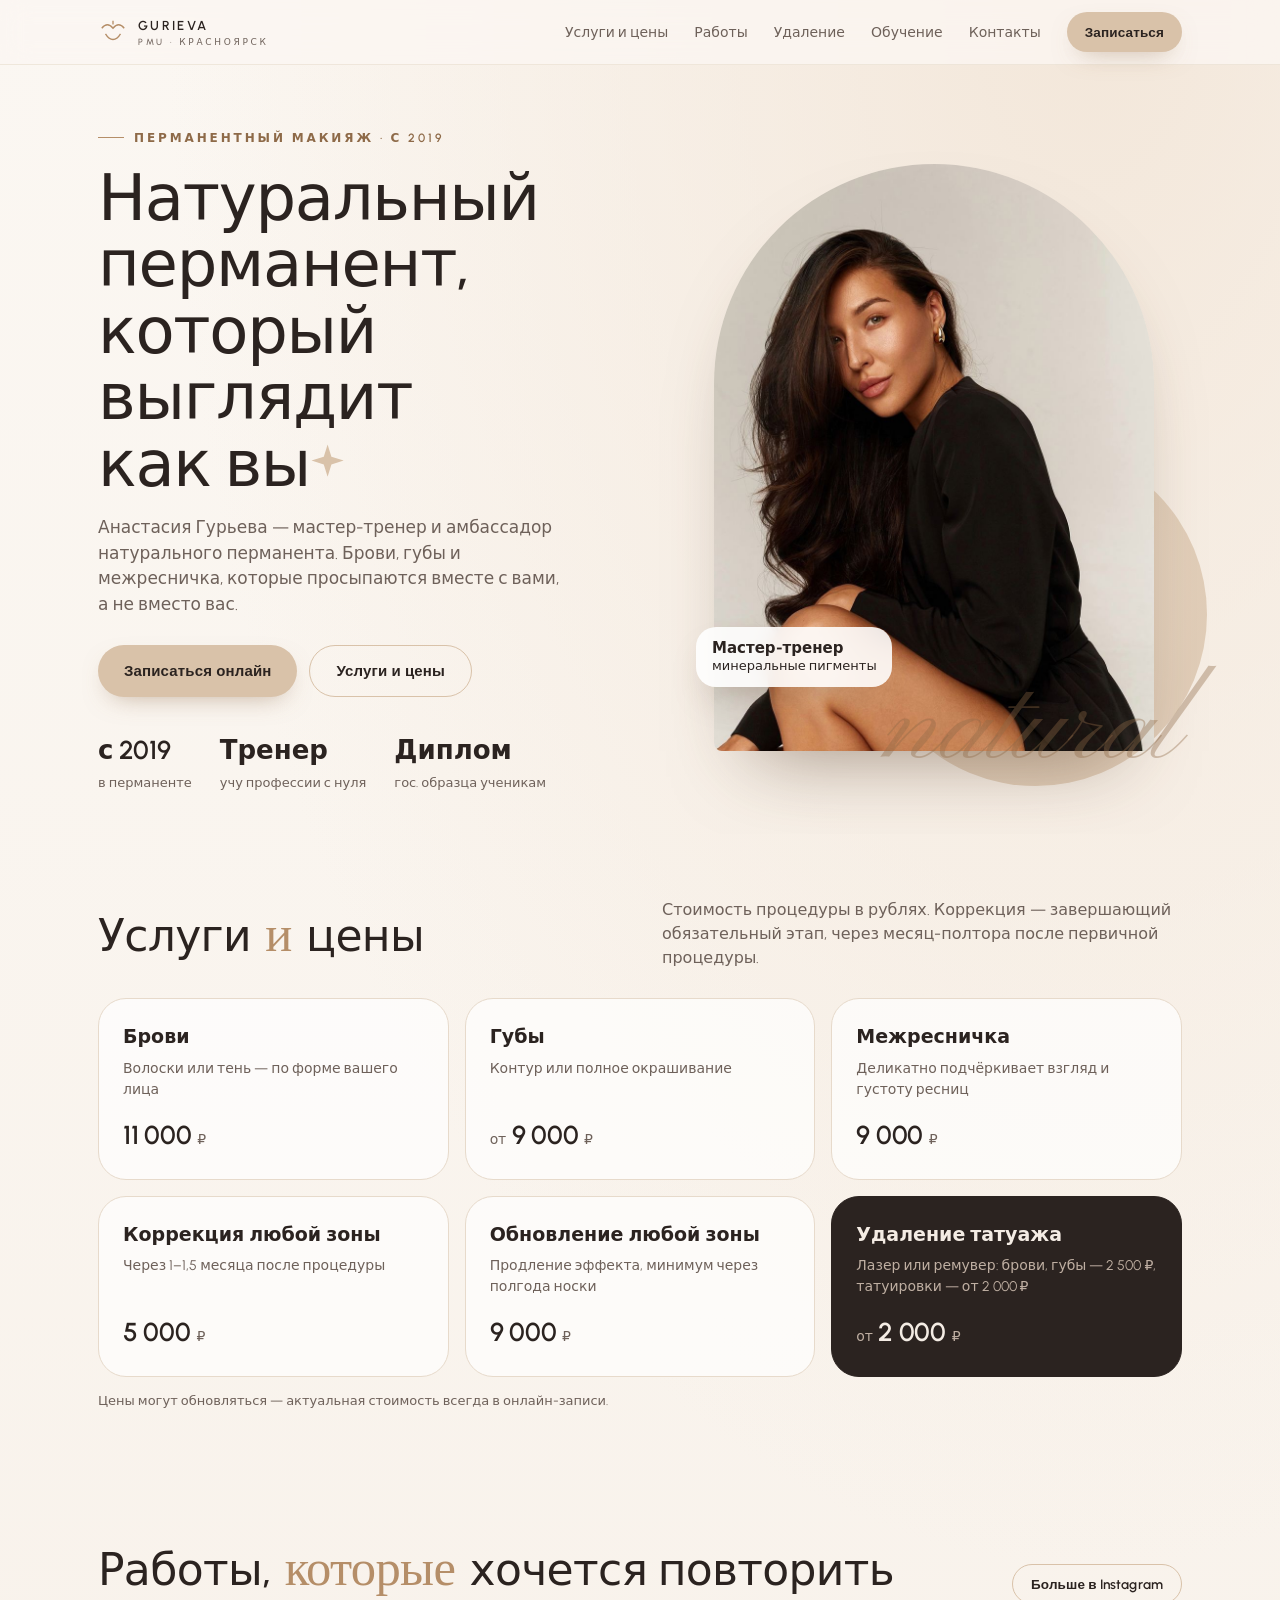
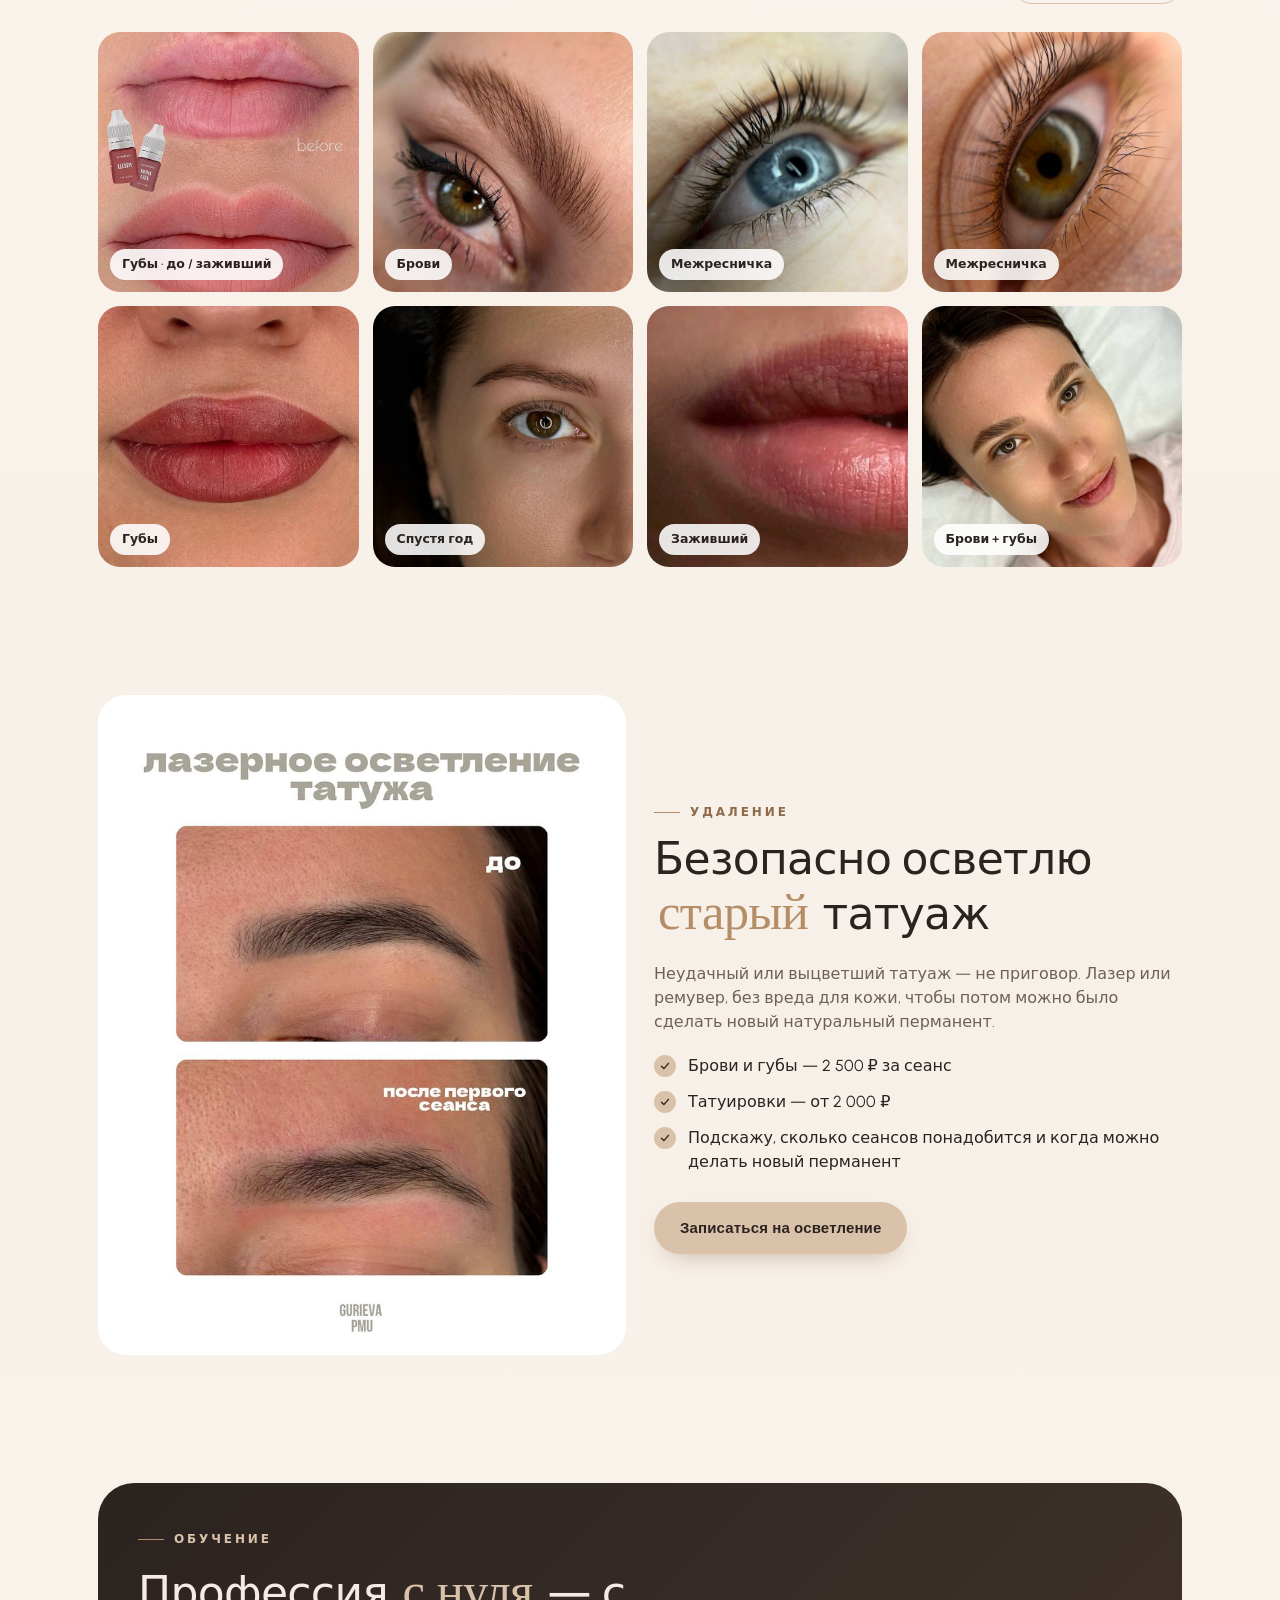
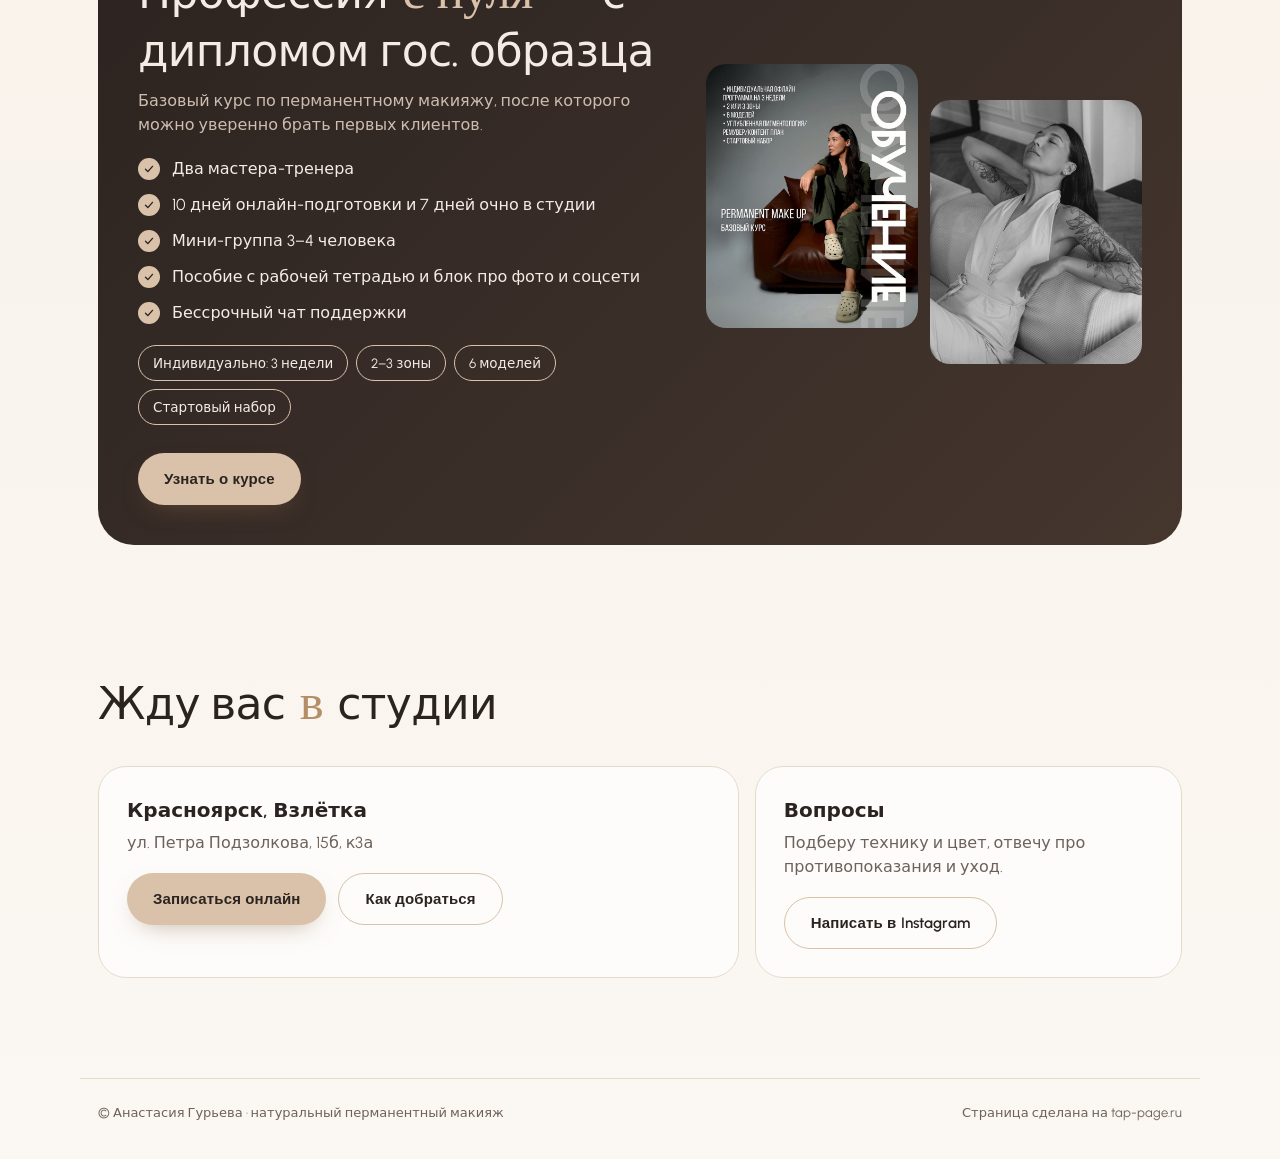
==== anastasia-gurieva/index.html @ 8ea4ee40 "tap-page: главная и страница Анастасии Гурьевой" ====
<!doctype html>
<html lang="ru">
<head>
<meta charset="utf-8">
<meta name="viewport" content="width=device-width, initial-scale=1, viewport-fit=cover">
<title>Анастасия Гурьева — натуральный перманент, Красноярск</title>
<meta name="description" content="Перманентный макияж бровей, губ и межреснички, лазерное осветление татуажа и обучение с нуля. Мастер-тренер Анастасия Гурьева, Красноярск.">
<meta property="og:title" content="Анастасия Гурьева — натуральный перманент">
<meta property="og:description" content="Брови, губы, межресничка, удаление татуажа и обучение. Красноярск.">
<link rel="preconnect" href="https://fonts.googleapis.com">
<link rel="preconnect" href="https://fonts.gstatic.com" crossorigin>
<link href="https://fonts.googleapis.com/css2?family=Urbanist:wght@300;400;500;600;700&family=Pinyon+Script&display=swap" rel="stylesheet">
<style>
:root{
  --cream:#FBF7F2; --sand:#F1E6DA; --beige:#D9C2A9; --gold:#B58E68; --gold-d:#8E6A48;
  --ink:#2B2320; --ink2:#6E615A; --line:#E7DACB; --white:#fff;
  --r:28px;
}
*{box-sizing:border-box;margin:0}
html{scroll-behavior:smooth}
body{font-family:Urbanist,system-ui,-apple-system,"Segoe UI",sans-serif;color:var(--ink);
  background:radial-gradient(120% 60% at 85% 0%,#F3E7DA 0%,rgba(243,231,218,0) 60%),linear-gradient(180deg,var(--cream),#F7F0E8 60%,var(--cream));
  -webkit-font-smoothing:antialiased;line-height:1.5}
img{display:block;max-width:100%}
a{color:inherit;text-decoration:none}
.wrap{max-width:1120px;margin:0 auto;padding:0 max(18px,env(safe-area-inset-left)) 0 max(18px,env(safe-area-inset-right))}

/* nav */
.nav{position:sticky;top:0;z-index:20;backdrop-filter:blur(14px);-webkit-backdrop-filter:blur(14px);
  background:rgba(251,247,242,.78);border-bottom:1px solid rgba(231,218,203,.6)}
.nav .wrap{display:flex;align-items:center;gap:18px;height:64px}
.logo{display:flex;align-items:center;gap:10px;font-weight:600;letter-spacing:.18em;font-size:13px}
.logo svg{width:30px;height:30px;color:var(--gold)}
.logo small{display:block;font-size:9px;letter-spacing:.3em;color:var(--ink2);font-weight:500}
.nav nav{display:flex;gap:26px;margin-left:auto;font-size:14px;color:var(--ink2)}
.nav nav a:hover{color:var(--ink)}
.btn{display:inline-flex;align-items:center;justify-content:center;gap:10px;height:52px;padding:0 26px;border-radius:999px;
  font:600 15px Urbanist,sans-serif;letter-spacing:.01em;transition:transform .2s,background .2s,box-shadow .2s;white-space:nowrap}
.btn.fill{background:var(--beige);color:var(--ink);box-shadow:0 10px 26px -12px rgba(142,106,72,.55)}
.btn.fill:hover{background:#D0B597;transform:translateY(-1px)}
.btn.line{border:1px solid var(--beige);color:var(--ink)}
.btn.line:hover{background:rgba(217,194,169,.18)}
.btn.sm{height:40px;padding:0 18px;font-size:13.5px}
.nav .btn{margin-left:8px}

/* hero */
.hero{position:relative;padding:56px 0 40px;overflow:hidden}
.hero .wrap{display:grid;grid-template-columns:1.05fr .95fr;align-items:center;gap:40px}
.eyebrow{display:inline-flex;align-items:center;gap:10px;font-size:12px;letter-spacing:.24em;text-transform:uppercase;color:var(--gold-d);font-weight:600}
.eyebrow:before{content:"";width:26px;height:1px;background:var(--gold)}
h1{font-weight:500;font-size:clamp(38px,6vw,64px);line-height:1.04;letter-spacing:-.02em;margin:18px 0 18px;text-wrap:balance}
h1 .spark{display:inline-block;width:.55em;vertical-align:.12em;color:var(--beige)}
.lead{font-size:17px;color:var(--ink2);max-width:470px}
.cta{display:flex;flex-wrap:wrap;gap:12px;margin-top:28px}
.facts{display:flex;gap:28px;margin-top:34px;flex-wrap:wrap}
.facts b{display:block;font-size:26px;font-weight:600}
.facts span{font-size:13px;color:var(--ink2)}
.arch{position:relative;justify-self:center;width:min(440px,100%)}
.arch .halo{position:absolute;inset:auto -12% -6% auto;width:78%;aspect-ratio:1;border-radius:50%;
  background:radial-gradient(circle at 40% 40%,#E9D6C1,#D9C2A9 70%);opacity:.75;z-index:0}
.arch .ph{position:relative;z-index:1;border-radius:999px 999px 36px 36px;overflow:hidden;aspect-ratio:3/4;
  box-shadow:0 40px 80px -40px rgba(80,55,35,.55)}
.arch .ph img{width:100%;height:100%;object-fit:cover;object-position:50% 20%}
.arch .badge{position:absolute;z-index:2;left:-18px;bottom:64px;background:rgba(255,255,255,.88);backdrop-filter:blur(8px);
  border-radius:20px;padding:12px 16px;box-shadow:0 18px 40px -18px rgba(80,55,35,.4);font-size:13px;line-height:1.3}
.arch .badge b{display:block;font-size:15px}
.script{position:absolute;z-index:2;right:-6%;bottom:-38px;font:400 clamp(64px,10vw,118px) "Pinyon Script",cursive;
  color:rgba(142,106,72,.38);pointer-events:none;line-height:1}

/* sections */
section{padding:64px 0}
.sh{display:flex;align-items:flex-end;justify-content:space-between;gap:20px;margin-bottom:28px;flex-wrap:wrap}
h2{font-weight:500;font-size:clamp(30px,4.4vw,44px);line-height:1.08;letter-spacing:-.015em;text-wrap:balance}
h2 em{font:400 1.15em "Pinyon Script",cursive;color:var(--gold);padding:0 .08em}
.sub{color:var(--ink2);max-width:520px}

/* price */
.price{display:grid;grid-template-columns:repeat(3,1fr);gap:16px}
.card{background:rgba(255,255,255,.7);border:1px solid var(--line);border-radius:var(--r);padding:24px}
.svc h3{font-weight:600;font-size:19px}
.svc p{font-size:14px;color:var(--ink2);margin-top:6px;min-height:42px}
.svc .cost{margin-top:16px;font-size:26px;font-weight:600;letter-spacing:-.01em}
.svc .cost small{font-size:14px;font-weight:500;color:var(--ink2)}
.svc.dark{background:var(--ink);color:#F4ECE4;border-color:var(--ink)}
.svc.dark p,.svc.dark .cost small{color:#BFAFA2}
.note{margin-top:14px;font-size:13px;color:var(--ink2)}

/* works */
.works{display:grid;grid-template-columns:repeat(4,1fr);gap:14px}
.w{position:relative;border-radius:22px;overflow:hidden;aspect-ratio:1;background:var(--sand)}
.w img{width:100%;height:100%;object-fit:cover;transition:transform .6s}
.w:hover img{transform:scale(1.04)}
.w span{position:absolute;left:12px;bottom:12px;background:rgba(255,255,255,.88);backdrop-filter:blur(6px);border-radius:999px;
  padding:6px 12px;font-size:12.5px;font-weight:600}

/* split blocks */
.split{display:grid;grid-template-columns:1fr 1fr;gap:28px;align-items:center}
.split .pic{border-radius:var(--r);overflow:hidden;aspect-ratio:4/5}
.split .pic img{width:100%;height:100%;object-fit:cover}
.list{list-style:none;padding:0;margin-top:20px;display:grid;gap:12px}
.list li{display:flex;gap:12px;align-items:flex-start}
.list li:before{content:"";flex:none;width:22px;height:22px;margin-top:1px;border-radius:50%;
  background:var(--beige) url("data:image/svg+xml,%3Csvg xmlns='http://www.w3.org/2000/svg' viewBox='0 0 24 24'%3E%3Cpath d='M6 12.5l4 4 8-9' fill='none' stroke='%232B2320' stroke-width='2.4' stroke-linecap='round' stroke-linejoin='round'/%3E%3C/svg%3E") center/14px no-repeat}
.tags{display:flex;flex-wrap:wrap;gap:8px;margin-top:20px}
.tags span{border:1px solid var(--beige);border-radius:999px;padding:7px 14px;font-size:13.5px}

.course{background:linear-gradient(135deg,#2B2320,#45362E);color:#F4ECE4;border-radius:36px;padding:40px;display:grid;
  grid-template-columns:1.1fr .9fr;gap:36px;align-items:center;overflow:hidden;position:relative}
.course .sub{color:#CDBDB0}
.course h2 em{color:var(--beige)}
.course .list li:before{background-color:var(--beige)}
.course .pics{display:grid;grid-template-columns:1fr 1fr;gap:12px}
.course .pics img{border-radius:20px;aspect-ratio:4/5;object-fit:cover;width:100%}
.course .pics img:last-child{margin-top:36px}
.course .btn.fill{background:var(--beige)}
.course .btn.line{border-color:rgba(217,194,169,.5);color:#F4ECE4}

/* contacts */
.contact{display:grid;grid-template-columns:1.2fr .8fr;gap:16px}
.contact .card{padding:28px}
.contact h3{font-weight:600;font-size:20px;margin-bottom:6px}
.contact .row{display:flex;gap:12px;flex-wrap:wrap;margin-top:18px}
footer{padding:36px 0 calc(36px + env(safe-area-inset-bottom));color:var(--ink2);font-size:13px}
footer .wrap{display:flex;justify-content:space-between;gap:12px;flex-wrap:wrap;border-top:1px solid var(--line);padding-top:24px}

/* mobile sticky cta */
.dock{display:none}

/* reveal */
.rv{opacity:0;transform:translateY(18px);transition:opacity .8s ease,transform .8s ease}
.rv.in{opacity:1;transform:none}
@media (prefers-reduced-motion:reduce){.rv{opacity:1;transform:none;transition:none}}

@media (max-width:900px){
  .nav nav{display:none}
  .hero{padding:24px 0 30px}
  .hero .wrap{grid-template-columns:1fr;gap:26px}
  .arch{order:-1;width:min(330px,82%)}
  .arch .badge{left:-8px;bottom:40px}
  .script{bottom:-26px}
  .facts{gap:22px}
  .price{grid-template-columns:1fr 1fr}
  .works{grid-template-columns:1fr 1fr}
  .split,.course,.contact{grid-template-columns:1fr}
  .split .pic{aspect-ratio:auto}
  .cta .btn{flex:1 1 auto}
  .facts{display:grid;grid-template-columns:repeat(3,1fr);gap:10px}
  .facts b{font-size:19px}
  .facts span{font-size:12px;line-height:1.3;display:block}
  .course{padding:28px 22px;border-radius:28px}
  section{padding:46px 0}
  .dock{display:flex;position:fixed;left:12px;right:12px;bottom:calc(12px + env(safe-area-inset-bottom));z-index:30;gap:8px;
    background:rgba(43,35,32,.9);backdrop-filter:blur(12px);-webkit-backdrop-filter:blur(12px);border-radius:999px;padding:6px}
  .dock a{flex:1;height:48px;border-radius:999px;display:flex;align-items:center;justify-content:center;font-weight:600;font-size:14.5px;color:#F4ECE4}
  .dock a.main{background:var(--beige);color:var(--ink)}
  footer{padding-bottom:96px}
}
@media (max-width:520px){
  .price{grid-template-columns:1fr}
  .svc p{min-height:0}
  .card{padding:18px 20px}
  .svc .cost{font-size:22px;margin-top:10px}
  h1{font-size:36px}
  .nav .btn{display:none}
}
</style>
</head>
<body>

<header class="nav">
  <div class="wrap">
    <a href="#top" class="logo" aria-label="Gurieva PMU">
      <svg viewBox="0 0 32 32" fill="none" stroke="currentColor" stroke-width="1.4"><path d="M4 12c4-5 8-5 12 0 4-5 8-5 12 0"/><path d="M8 18c2.4 4 5 6 8 6s5.6-2 8-6"/><path d="M16 4v4"/></svg>
      <span>GURIEVA<small>PMU · КРАСНОЯРСК</small></span>
    </a>
    <nav>
      <a href="#price">Услуги и цены</a><a href="#works">Работы</a><a href="#removal">Удаление</a><a href="#course">Обучение</a><a href="#contact">Контакты</a>
    </nav>
    <a class="btn fill sm" href="https://n919734.yclients.com" target="_blank" rel="noopener">Записаться</a>
  </div>
</header>

<main id="top">
<section class="hero">
  <div class="wrap">
    <div class="rv">
      <span class="eyebrow">Перманентный макияж · с 2019</span>
      <h1>Натуральный перманент, который выглядит как&nbsp;вы<svg class="spark" viewBox="0 0 24 24"><path d="M12 1l2.6 8.4L23 12l-8.4 2.6L12 23l-2.6-8.4L1 12l8.4-2.6z" fill="currentColor"/></svg></h1>
      <p class="lead">Анастасия Гурьева — мастер-тренер и амбассадор натурального перманента. Брови, губы и межресничка, которые просыпаются вместе с вами, а не вместо вас.</p>
      <div class="cta">
        <a class="btn fill" href="https://n919734.yclients.com" target="_blank" rel="noopener">Записаться онлайн</a>
        <a class="btn line" href="#price">Услуги и цены</a>
      </div>
      <div class="facts">
        <div><b>с 2019</b><span>в перманенте</span></div>
        <div><b>Тренер</b><span>учу профессии с нуля</span></div>
        <div><b>Диплом</b><span>гос. образца ученикам</span></div>
      </div>
    </div>
    <div class="arch rv">
      <div class="halo"></div>
      <div class="ph"><img src="[data-uri]" alt="Анастасия Гурьева, мастер перманентного макияжа"></div>
      <div class="badge"><b>Мастер-тренер</b>минеральные пигменты</div>
      <div class="script">natural</div>
    </div>
  </div>
</section>

<section id="price">
  <div class="wrap">
    <div class="sh rv">
      <h2>Услуги <em>и</em> цены</h2>
      <p class="sub">Стоимость процедуры в рублях. Коррекция — завершающий обязательный этап, через месяц-полтора после первичной процедуры.</p>
    </div>
    <div class="price">
      <article class="card svc rv"><h3>Брови</h3><p>Волоски или тень — по форме вашего лица</p><div class="cost">11 000 <small>₽</small></div></article>
      <article class="card svc rv"><h3>Губы</h3><p>Контур или полное окрашивание</p><div class="cost"><small>от</small> 9 000 <small>₽</small></div></article>
      <article class="card svc rv"><h3>Межресничка</h3><p>Деликатно подчёркивает взгляд и густоту ресниц</p><div class="cost">9 000 <small>₽</small></div></article>
      <article class="card svc rv"><h3>Коррекция любой зоны</h3><p>Через 1–1,5 месяца после процедуры</p><div class="cost">5 000 <small>₽</small></div></article>
      <article class="card svc rv"><h3>Обновление любой зоны</h3><p>Продление эффекта, минимум через полгода носки</p><div class="cost">9 000 <small>₽</small></div></article>
      <article class="card svc dark rv"><h3>Удаление татуажа</h3><p>Лазер или ремувер: брови, губы — 2 500 ₽, татуировки — от 2 000 ₽</p><div class="cost"><small>от</small> 2 000 <small>₽</small></div></article>
    </div>
    <p class="note rv">Цены могут обновляться — актуальная стоимость всегда в онлайн-записи.</p>
  </div>
</section>

<section id="works">
  <div class="wrap">
    <div class="sh rv">
      <h2>Работы, <em>которые</em> хочется повторить</h2>
      <a class="btn line sm" href="https://www.instagram.com/anastasia.gurieva/" target="_blank" rel="noopener">Больше в Instagram</a>
    </div>
    <div class="works">
      <div class="w rv"><img loading="lazy" src="[data-uri]" alt="Губы до и после заживления"><span>Губы · до / заживший</span></div>
      <div class="w rv"><img loading="lazy" src="[data-uri]" alt="Перманент бровей, волосковая техника"><span>Брови</span></div>
      <div class="w rv"><img loading="lazy" src="[data-uri]" alt="Межресничка"><span>Межресничка</span></div>
      <div class="w rv"><img loading="lazy" src="[data-uri]" alt="Межресничка крупным планом"><span>Межресничка</span></div>
      <div class="w rv"><img loading="lazy" src="[data-uri]" alt="Перманентный макияж губ"><span>Губы</span></div>
      <div class="w rv"><img loading="lazy" src="[data-uri]" alt="Брови и межресничка спустя год"><span>Спустя год</span></div>
      <div class="w rv"><img loading="lazy" src="[data-uri]" alt="Заживший перманент губ"><span>Заживший</span></div>
      <div class="w rv"><img loading="lazy" src="[data-uri]" alt="Брови и губы"><span>Брови + губы</span></div>
    </div>
  </div>
</section>

<section id="removal">
  <div class="wrap split">
    <div class="pic rv"><img loading="lazy" src="[data-uri]" alt="Лазерное осветление татуажа бровей: до и после первого сеанса"></div>
    <div class="rv">
      <span class="eyebrow">Удаление</span>
      <h2 style="margin-top:14px">Безопасно осветлю <em>старый</em> татуаж</h2>
      <p class="sub" style="margin-top:14px">Неудачный или выцветший татуаж — не приговор. Лазер или ремувер, без вреда для кожи, чтобы потом можно было сделать новый натуральный перманент.</p>
      <ul class="list">
        <li>Брови и губы — 2 500 ₽ за сеанс</li>
        <li>Татуировки — от 2 000 ₽</li>
        <li>Подскажу, сколько сеансов понадобится и когда можно делать новый перманент</li>
      </ul>
      <div class="cta"><a class="btn fill" href="https://n919734.yclients.com" target="_blank" rel="noopener">Записаться на осветление</a></div>
    </div>
  </div>
</section>

<section id="course">
  <div class="wrap">
    <div class="course rv">
      <div>
        <span class="eyebrow" style="color:var(--beige)">Обучение</span>
        <h2 style="margin-top:14px">Профессия <em>с нуля</em> — с дипломом гос. образца</h2>
        <p class="sub" style="margin-top:14px">Базовый курс по перманентному макияжу, после которого можно уверенно брать первых клиентов.</p>
        <ul class="list">
          <li>Два мастера-тренера</li>
          <li>10 дней онлайн-подготовки и 7 дней очно в студии</li>
          <li>Мини-группа 3–4 человека</li>
          <li>Пособие с рабочей тетрадью и блок про фото и соцсети</li>
          <li>Бессрочный чат поддержки</li>
        </ul>
        <div class="tags"><span>Индивидуально: 3 недели</span><span>2–3 зоны</span><span>6 моделей</span><span>Стартовый набор</span></div>
        <div class="cta">
          <a class="btn fill" href="https://ig.me/m/anastasia.gurieva" target="_blank" rel="noopener">Узнать о курсе</a>
        </div>
      </div>
      <div class="pics">
        <img loading="lazy" src="[data-uri]" alt="Обучение перманентному макияжу">
        <img loading="lazy" src="[data-uri]" alt="Анастасия Гурьева">
      </div>
    </div>
  </div>
</section>

<section id="contact">
  <div class="wrap">
    <div class="sh rv"><h2>Жду вас <em>в</em> студии</h2></div>
    <div class="contact">
      <div class="card rv">
        <h3>Красноярск, Взлётка</h3>
        <p class="sub">ул. Петра Подзолкова, 15б, к3а</p>
        <div class="row">
          <a class="btn fill" href="https://n919734.yclients.com" target="_blank" rel="noopener">Записаться онлайн</a>
          <a class="btn line" href="https://yandex.ru/maps/?text=%D0%9A%D1%80%D0%B0%D1%81%D0%BD%D0%BE%D1%8F%D1%80%D1%81%D0%BA%2C%20%D1%83%D0%BB.%20%D0%9F%D0%B5%D1%82%D1%80%D0%B0%20%D0%9F%D0%BE%D0%B4%D0%B7%D0%BE%D0%BB%D0%BA%D0%BE%D0%B2%D0%B0%2C%2015%D0%B1%20%D0%BA3%D0%B0" target="_blank" rel="noopener">Как добраться</a>
        </div>
      </div>
      <div class="card rv">
        <h3>Вопросы</h3>
        <p class="sub">Подберу технику и цвет, отвечу про противопоказания и уход.</p>
        <div class="row"><a class="btn line" href="https://ig.me/m/anastasia.gurieva" target="_blank" rel="noopener">Написать в Instagram</a></div>
      </div>
    </div>
  </div>
</section>
</main>

<footer>
  <div class="wrap">
    <span>© Анастасия Гурьева · натуральный перманентный макияж</span>
    <span>Страница сделана на tap-page.ru</span>
  </div>
</footer>

<div class="dock">
  <a class="main" href="https://n919734.yclients.com" target="_blank" rel="noopener">Записаться</a>
  <a href="#price">Цены</a>
  <a href="https://ig.me/m/anastasia.gurieva" target="_blank" rel="noopener">Написать</a>
</div>

<script>
const io=new IntersectionObserver(es=>es.forEach(e=>{if(e.isIntersecting){e.target.classList.add('in');io.unobserve(e.target)}}),{threshold:.12});
document.querySelectorAll('.rv').forEach((el,i)=>{el.style.transitionDelay=(i%4)*70+'ms';io.observe(el)});
</script>
</body>
</html>
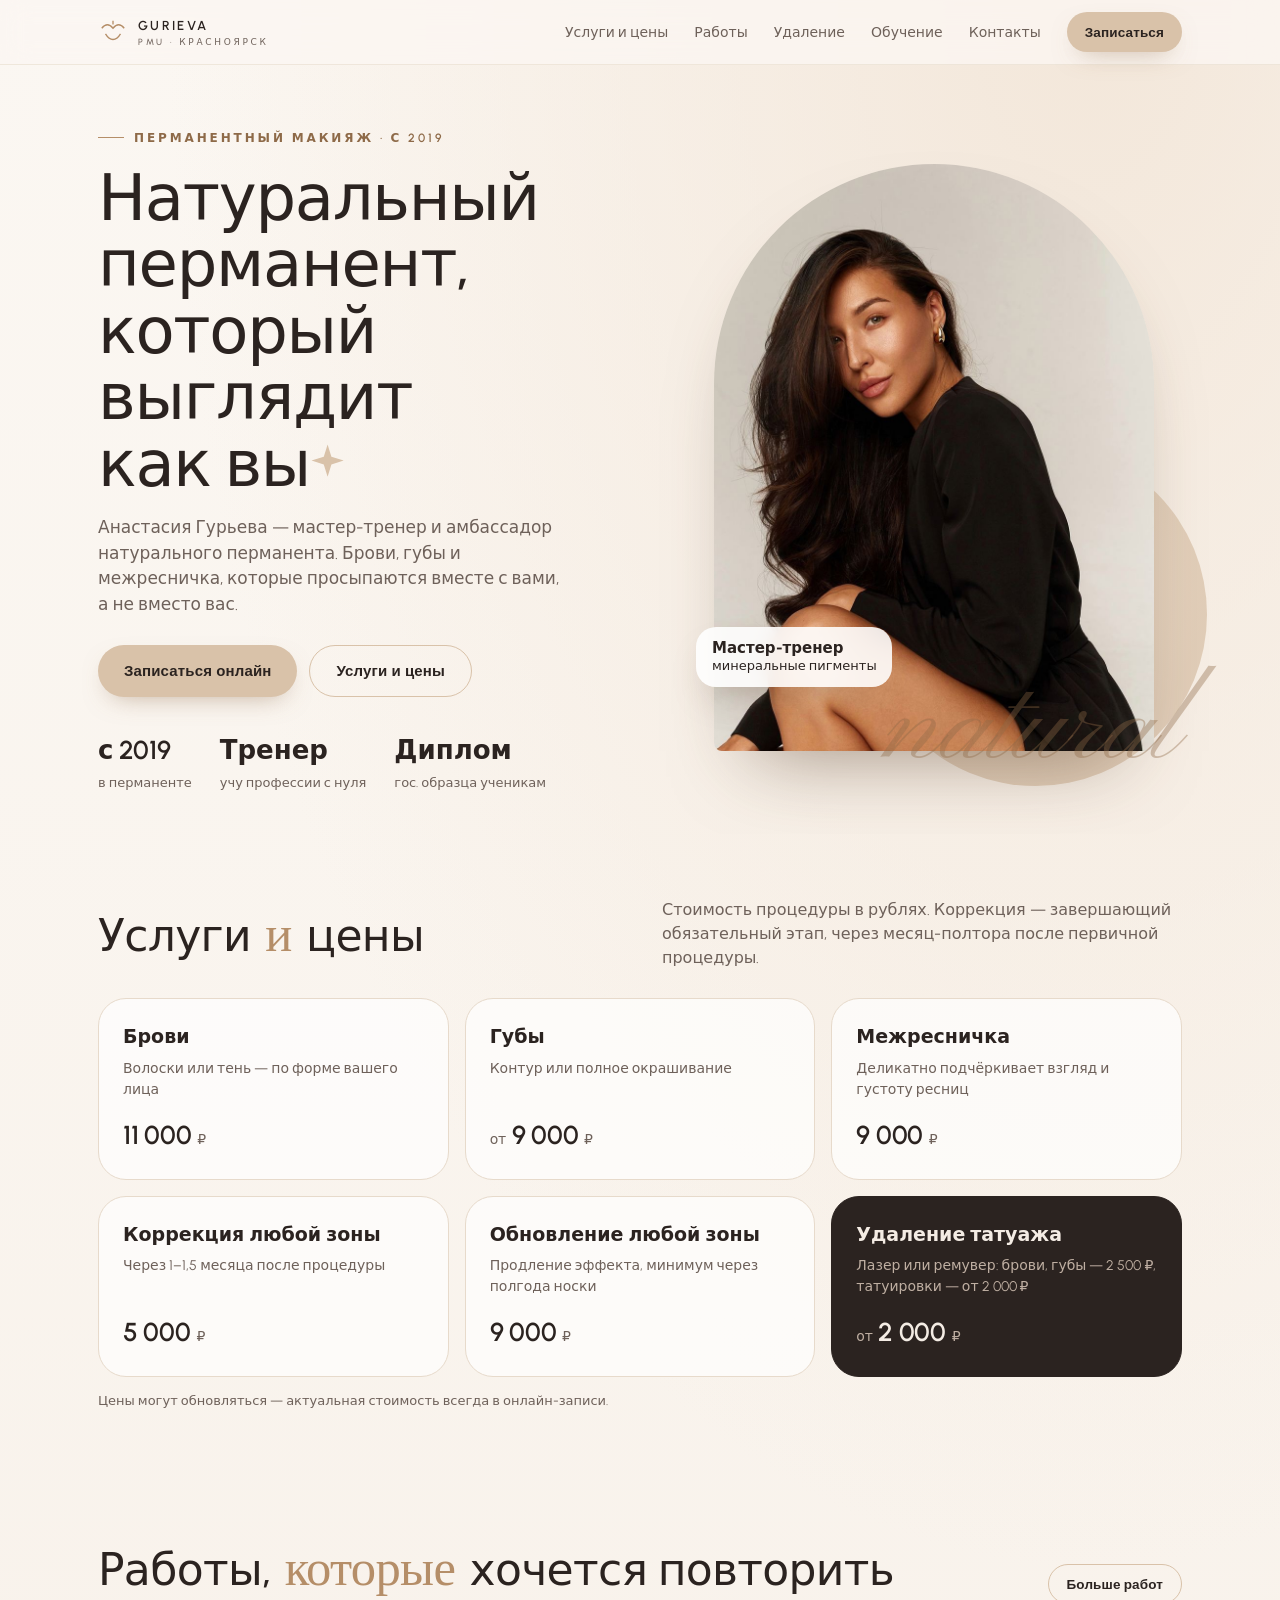
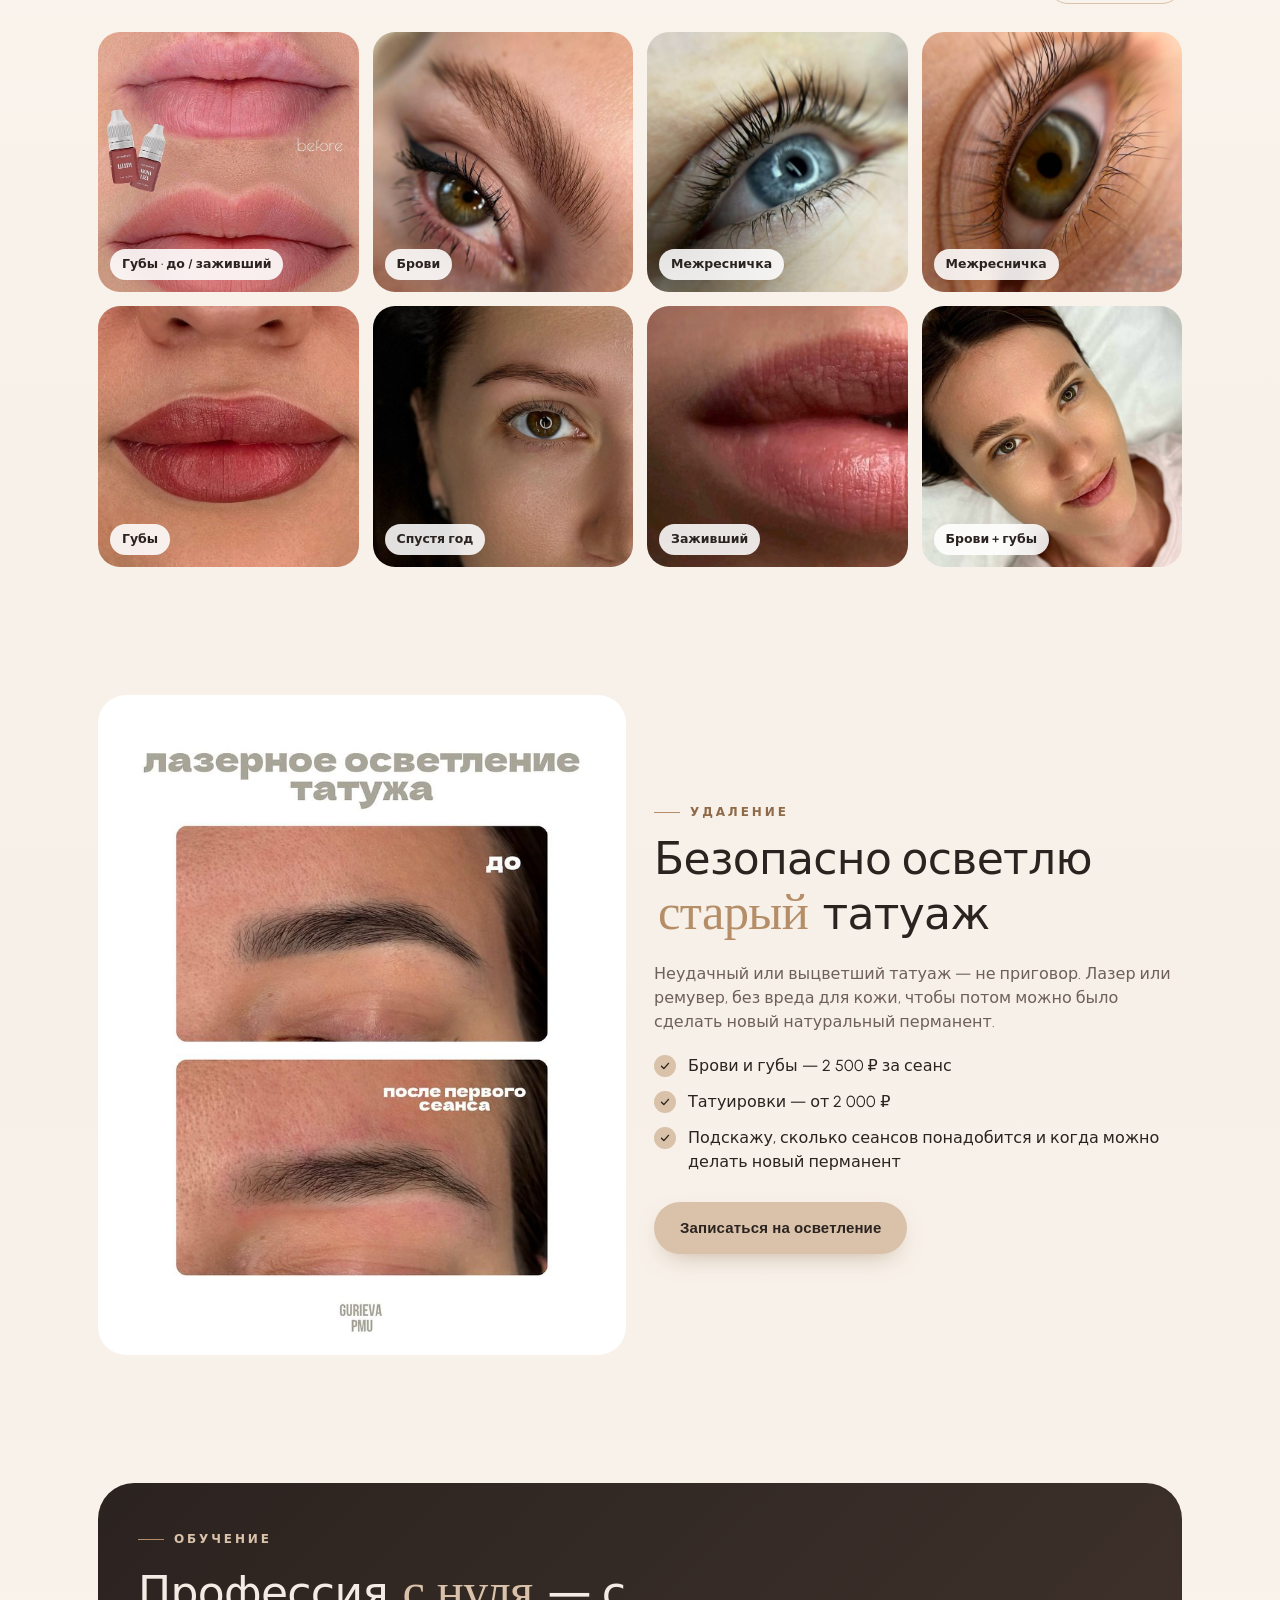
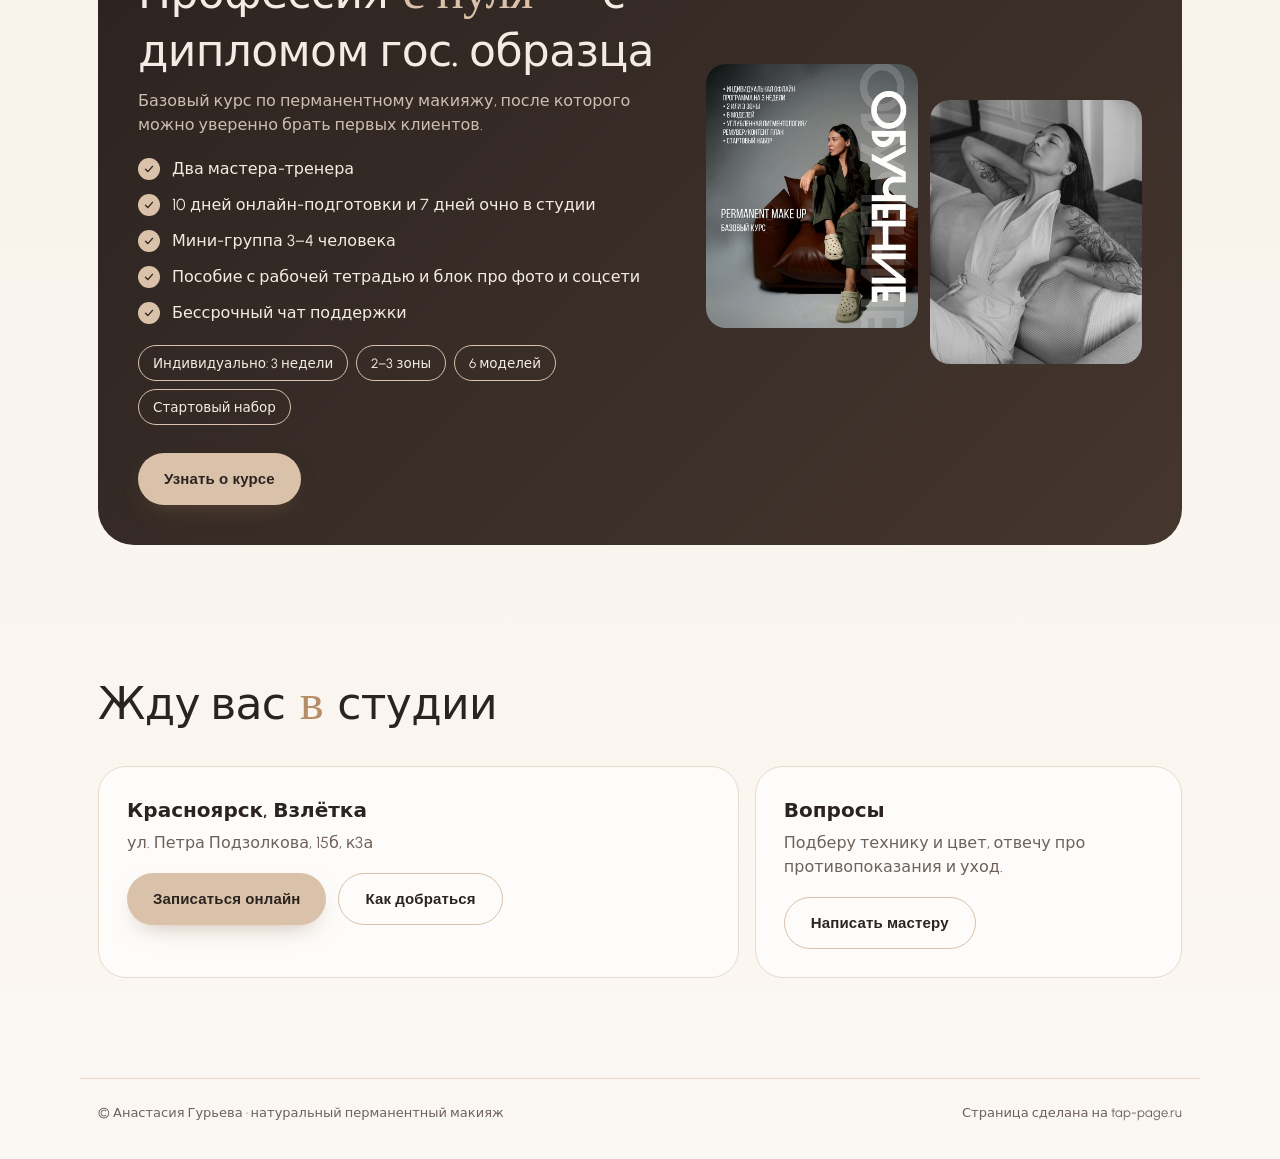
==== commit 306efe62: "Страница Насти: убрал упоминания Instagram из текста" ====
--- a/anastasia-gurieva/index.html
+++ b/anastasia-gurieva/index.html
@@ -228,7 +228,7 @@
   <div class="wrap">
     <div class="sh rv">
       <h2>Работы, <em>которые</em> хочется повторить</h2>
-      <a class="btn line sm" href="https://www.instagram.com/anastasia.gurieva/" target="_blank" rel="noopener">Больше в Instagram</a>
+      <a class="btn line sm" href="https://www.instagram.com/anastasia.gurieva/" target="_blank" rel="noopener">Больше работ</a>
     </div>
     <div class="works">
       <div class="w rv"><img loading="lazy" src="[data-uri]" alt="Губы до и после заживления"><span>Губы · до / заживший</span></div>
@@ -302,7 +302,7 @@
       <div class="card rv">
         <h3>Вопросы</h3>
         <p class="sub">Подберу технику и цвет, отвечу про противопоказания и уход.</p>
-        <div class="row"><a class="btn line" href="https://ig.me/m/anastasia.gurieva" target="_blank" rel="noopener">Написать в Instagram</a></div>
+        <div class="row"><a class="btn line" href="https://ig.me/m/anastasia.gurieva" target="_blank" rel="noopener">Написать мастеру</a></div>
       </div>
     </div>
   </div>
